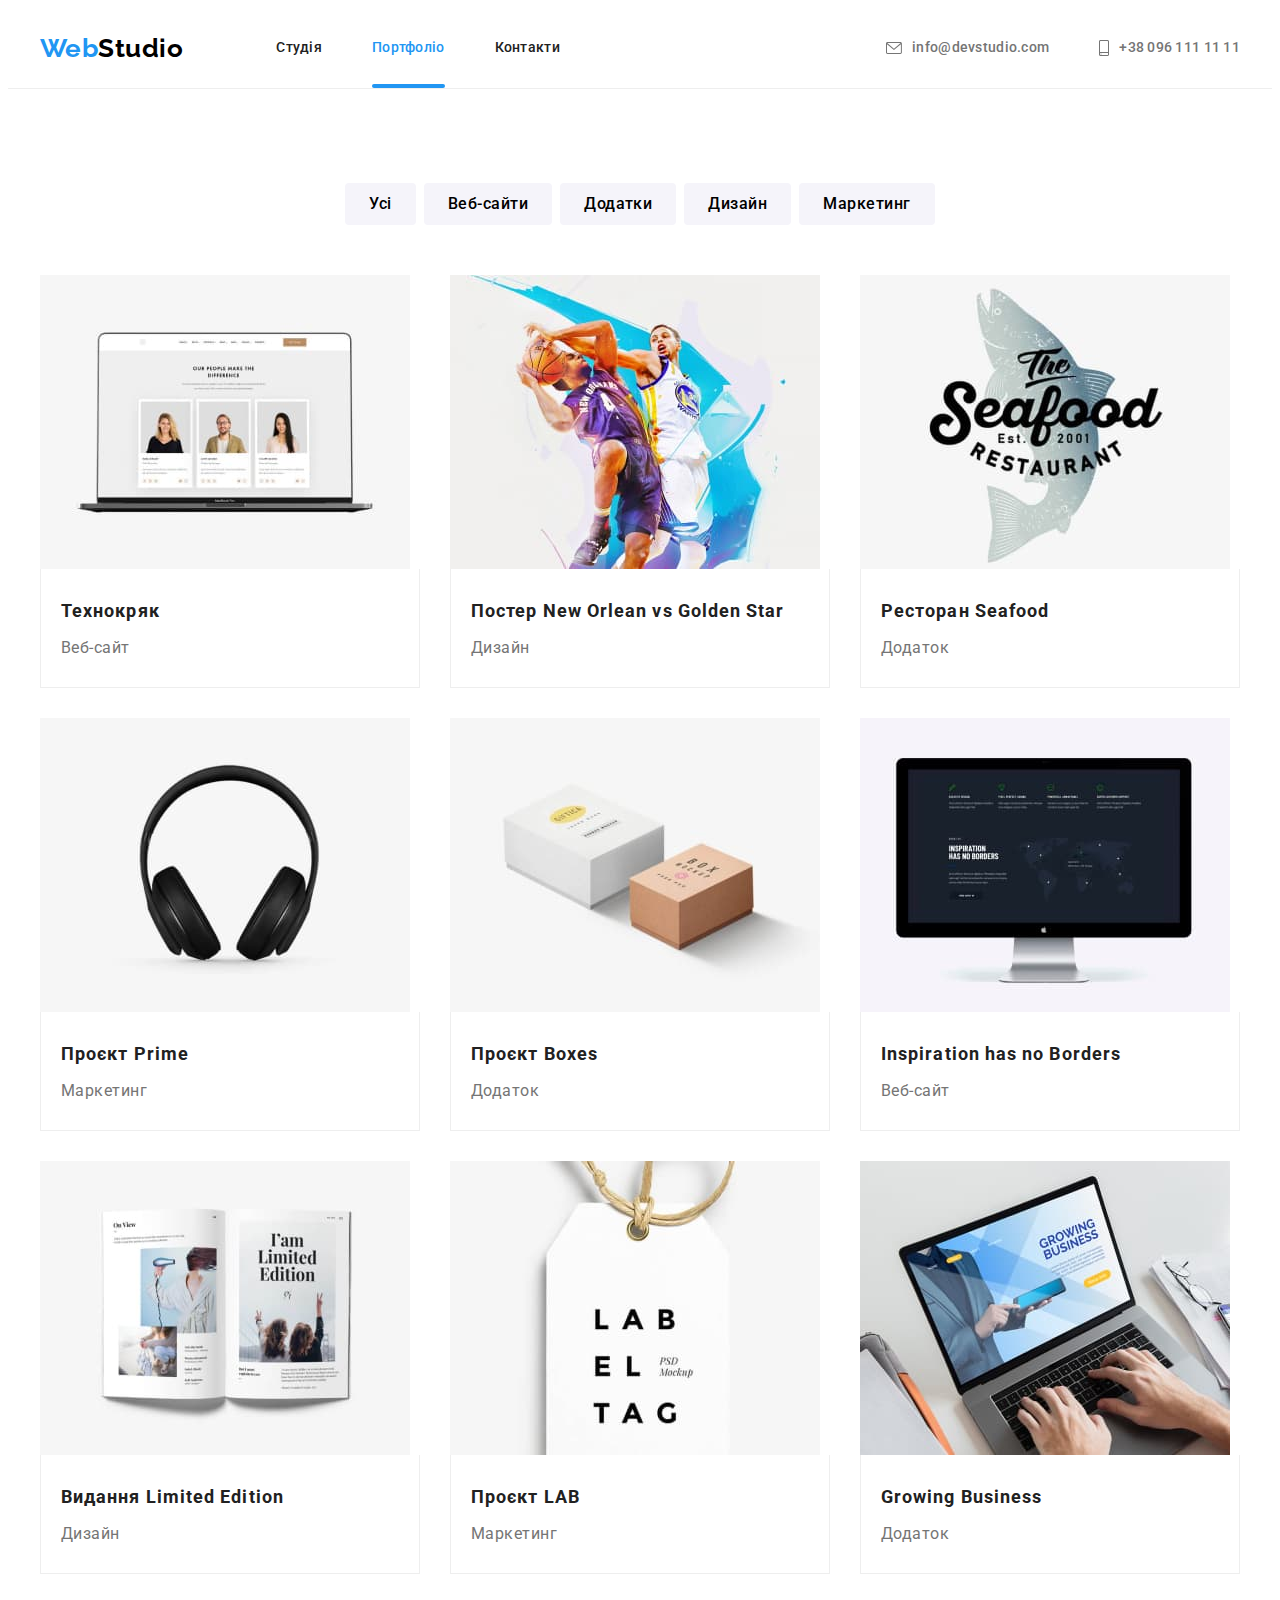
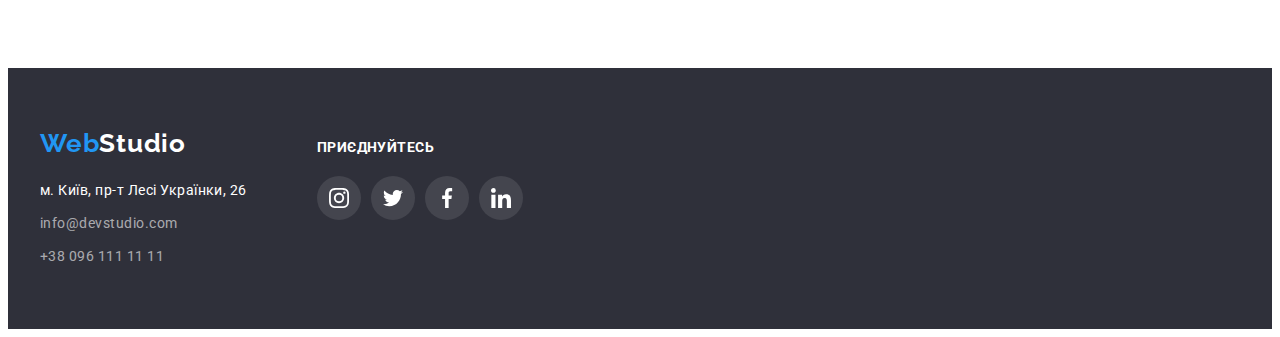
==== portfolio.html @ f9c78fbc "HW-6" ====
<!DOCTYPE html>
<html lang="uk">
  <head>
    <meta charset="UTF-8" />
    <meta http-equiv="X-UA-Compatible" content="IE=edge" />
    <meta name="viewport" content="width=device-width, initial-scale=1.0" />
    <title>Портфоліо</title>
    <link rel="preconnect" href="https://fonts.gstatic.com" crossorigin />
    <link
      href="https://fonts.googleapis.com/css2?family=Raleway:wght@400;700&family=Roboto:wght@400;500;700;900&display=swap"
      rel="stylesheet"
    />
    <link
      rel="stylesheet"
      href="https://cdnjs.cloudflare.com/ajax/libs/modern-normalize/1.1.0/modern-normalize.min.css"
      integrity="sha512-wpPYUAdjBVSE4KJnH1VR1HeZfpl1ub8YT/NKx4PuQ5NmX2tKuGu6U/JRp5y+Y8XG2tV+wKQpNHVUX03MfMFn9Q=="
      crossorigin="anonymous"
      referrerpolicy="no-referrer"
    />
    <link rel="stylesheet" href="./css/styles.css" />
  </head>
  <body>
    <header class="header portfolio-header">
      <div class="container main-nav">
        <nav class="site-nav">
          <a href="./index.html" class="logo-header"
            ><span class="logo-web">Web</span>Studio</a
          >
          <ul class="nav-list list">
            <li class="nav-item">
              <a href="./index.html" class="link">Студія</a>
            </li>
            <li class="nav-item">
              <a href="./portfolio.html" class="link current-page current">Портфоліо</a>
            </li>
            <li class="nav-item"><a href="#" class="link">Контакти</a></li>
          </ul>
        </nav>

        <ul class="contact-nav list">
          <li class="con-nav-item icon-mail">
            <a href="mailto:info@devstudio.com" class="contact-link link">
              <svg class="contact-icon-mail" width="16" height="12">
                <use href="./images/icons.svg#icon-envelope"></use>
              </svg>
              info@devstudio.com</a
            >
          </li>
          <li class="con-nav-item icon-phone">
            <a href="tel:+380961111111" class="contact-link link">
              <svg class="contact-icon-phone" width="10" height="16">
                <use href="./images/icons.svg#icon-smartphone"></use>
              </svg>
              +38 096 111 11 11</a
            >
          </li>
        </ul>
      </div>
    </header>

    <main>
      <section class="portfolio">
        <div class="container">
          <h1 class="portfolio-h1">portfolio</h1>
          <ul class="portfolio-list-btn list">
            <li class="portfolio-item-btn">
              <button type="button" class="portfolio-btn">Усі</button>
            </li>
            <li class="portfolio-item-btn">
              <button type="button" class="portfolio-btn">Веб-сайти</button>
            </li>
            <li class="portfolio-item-btn">
              <button type="button" class="portfolio-btn">Додатки</button>
            </li>
            <li class="portfolio-item-btn">
              <button type="button" class="portfolio-btn">Дизайн</button>
            </li>
            <li class="portfolio-item-btn">
              <button type="button" class="portfolio-btn">Маркетинг</button>
            </li>
          </ul>
          <ul class="portfolio-list list">
            <li class="portfolio-item">
              <a href="#" class="portfolio-link">
                <div class="portfolio-text-wrap">
                  <img
                  src="./images/portfolio_jpeg_1.jpg"
                  alt="Фото ноутбука з відкритим сайтом"
                  width="370"
                  height="294"
                />
                <p class="portfolio-text-item">
                Ресурс пропонує комплексні пропозиції з різним рівнем функціоналу та сервісів. Все
                це дозволить відвідувачу отримати вичерпні відомості про компанію чи приватну особу.
                </p>
                </div>
                <div class="img-description">
                  <h2 class="portfolio-title">Технокряк</h2>
                  <p class="portfolio-text">Веб-сайт</p>
                </div>
                
              </a>
            </li>
            <li class="portfolio-item">
              <a href="#" class="portfolio-link">
                <div class="portfolio-text-wrap">
                  <img
                  src="./images/portfolio_jpeg_2.jpg"
                  alt="Фото граючих баскетболистів"
                  width="370"
                  height="294"
                />
                <p class="portfolio-text-item">
                Ресурс пропонує комплексні пропозиції з різним рівнем функціоналу та сервісів. Все
                це дозволить відвідувачу отримати вичерпні відомості про компанію чи приватну особу.
                </p>
                </div>
                
                <div class="img-description">
                  <h2 class="portfolio-title">
                    Постер <span lang="en">New Orlean vs Golden Star</span>
                  </h2>
                  <p class="portfolio-text">Дизайн</p>
                </div>
                
              </a>
            </li>
            <li class="portfolio-item">
              <a href="#" class="portfolio-link">
                <div class="portfolio-text-wrap">
                  <img
                  src="./images/portfolio_jpeg_3.jpg"
                  alt="Фото бренда Seafood"
                  width="370"
                  height="294"
                />
                <p class="portfolio-text-item">
                Ресурс пропонує комплексні пропозиції з різним рівнем функціоналу та сервісів. Все
                це дозволить відвідувачу отримати вичерпні відомості про компанію чи приватну особу.
              </p>
                </div>
                
                <div class="img-description">
                  <h2 class="portfolio-title">
                    Ресторан <span lang="en">Seafood</span>
                  </h2>
                  <p class="portfolio-text">Додаток</p>
                </div>
                
              </a>
            </li>
            <li class="portfolio-item">
              <a href="#" class="portfolio-link">
                <div class="portfolio-text-wrap">
                  <img
                  src="./images/portfolio_jpeg_4.jpg"
                  alt="Фото навушників"
                  width="370"
                  height="294"
                />
                <p class="portfolio-text-item">
                Ресурс пропонує комплексні пропозиції з різним рівнем функціоналу та сервісів. Все
                це дозволить відвідувачу отримати вичерпні відомості про компанію чи приватну особу.
              </p>
                </div>
                
                <div class="img-description">
                  <h2 class="portfolio-title">
                    Проєкт <span lang="en">Prime</span>
                  </h2>
                  <p class="portfolio-text">Маркетинг</p>
                </div>
                
              </a>
            </li>
            <li class="portfolio-item">
              <a href="#" class="portfolio-link">
                <div class="portfolio-text-wrap">
                  <img
                  src="./images/portfolio_jpeg_5.jpg"
                  alt="Фото коробок"
                  width="370"
                  height="294"
                />
                <p class="portfolio-text-item">
                Ресурс пропонує комплексні пропозиції з різним рівнем функціоналу та сервісів. Все
                це дозволить відвідувачу отримати вичерпні відомості про компанію чи приватну особу.
              </p>
                </div>
                
                <div class="img-description">
                  <h2 class="portfolio-title">
                    Проєкт <span lang="en">Boxes</span>
                  </h2>
                  <p class="portfolio-text">Додаток</p>
                </div>
                
              </a>
            </li>
            <li class="portfolio-item">
              <a href="#" class="portfolio-link">
                <div class="portfolio-text-wrap">
                  <img
                  src="./images/portfolio_jpeg_6.jpg"
                  alt="Фото монитора Apple"
                  width="370"
                  height="294"
                />
                <p class="portfolio-text-item">
                Ресурс пропонує комплексні пропозиції з різним рівнем функціоналу та сервісів. Все
                це дозволить відвідувачу отримати вичерпні відомості про компанію чи приватну особу.
              </p>
                </div>
                
                <div class="img-description">
                  <h2 lang="en" class="portfolio-title">
                    Inspiration has no Borders
                  </h2>
                  <p class="portfolio-text">Веб-сайт</p>
                </div>
                
              </a>
            </li>
            <li class="portfolio-item">
              <a href="#" class="portfolio-link">
                <div class="portfolio-text-wrap">
                  <img
                  src="./images/portfolio_jpeg_7.jpg"
                  alt="Фото відкритої книги"
                  width="370"
                  height="294"
                />
                <p class="portfolio-text-item">
                Ресурс пропонує комплексні пропозиції з різним рівнем функціоналу та сервісів. Все
                це дозволить відвідувачу отримати вичерпні відомості про компанію чи приватну особу.
              </p>
                </div>
                
                <div class="img-description">
                  <h2 class="portfolio-title">
                    Видання <span lang="en">Limited Edition</span>
                  </h2>
                  <p class="portfolio-text">Дизайн</p>
                </div>
                
              </a>
            </li>
            <li class="portfolio-item">
              <a href="#" class="portfolio-link">
                <div class="portfolio-text-wrap">
                  <img
                  src="./images/portfolio_jpeg_8.jpg"
                  alt="Фото бирки"
                  width="370"
                  height="294"
                />
                <p class="portfolio-text-item">
                Ресурс пропонує комплексні пропозиції з різним рівнем функціоналу та сервісів. Все
                це дозволить відвідувачу отримати вичерпні відомості про компанію чи приватну особу.
              </p>
                </div>
                
                <div class="img-description">
                  <h2 class="portfolio-title">
                    Проєкт <span lang="en">LAB</span>
                  </h2>
                  <p class="portfolio-text">Маркетинг</p>
                </div>
                
              </a>
            </li>
            <li class="portfolio-item">
              <a href="#" class="portfolio-link">
                <div class="portfolio-text-wrap">
                  <img
                  src="./images/portfolio_jpeg_9.jpg"
                  alt="Фото ноутбука"
                  width="370"
                  height="294"
                />
                <p class="portfolio-text-item">
                Ресурс пропонує комплексні пропозиції з різним рівнем функціоналу та сервісів. Все
                це дозволить відвідувачу отримати вичерпні відомості про компанію чи приватну особу.
              </p>
                </div>
                
                <div class="img-description">
                  <h2 lang="en" class="portfolio-title">Growing Business</h2>
                  <p class="portfolio-text">Додаток</p>
                </div>
                
              </a>
            </li>
          </ul>
        </div>
      </section>
    </main>
    <footer class="footer">
      <div class="container footer-container">
        <div>
          <a href="/" class="logo-footer">
            <span class="logo-web">Web</span>Studio
          </a>
          <address class="address">
            <ul class="address-list list">
              <li class="address-item">
                <a
                  href="https://goo.gl/maps/CPtrU1FHBa2aNyZL9"
                  target="_blank"
                  rel="noopener noreferrer nofollow"
                  class="item-address effect"
                  >м. Київ, пр-т Лесі Українки, 26</a
                >
              </li>
              <li class="address-item">
                <a href="mailto:info@devstudio.com" class="item-mail effect"
                  >info@devstudio.com</a
                >
              </li>
              <li class="address-item">
                <a href="tel:+380961111111" class="item-phone effect"
                  >+38 096 111 11 11</a
                >
              </li>
            </ul>
          </address>
        </div>

        <div class="invitation">
          <h2 class="invitation-title">приєднуйтесь</h2>
          <ul class="invitation-soc-list list">
            <li class="invitation-soc-item">
              <a href="" class="invitation-soc-link link">
                <svg class="invitation-soc-icon" width="20" height="20">
                  <use href="./images/icons.svg#icon-instagram"></use>
                </svg>
              </a>
            </li>
            <li class="invitation-soc-item">
              <a href="" class="invitation-soc-link link">
                <svg class="invitation-soc-icon" width="20" height="20">
                  <use href="./images/icons.svg#icon-twitter"></use>
                </svg>
              </a>
            </li>
            <li class="invitation-soc-item">
              <a href="" class="invitation-soc-link link">
                <svg class="invitation-soc-icon" width="20" height="20">
                  <use href="./images/icons.svg#icon-facebook"></use>
                </svg>
              </a>
            </li>
            <li class="invitation-soc-item">
              <a href="" class="invitation-soc-link link">
                <svg class="invitation-soc-icon" width="20" height="20">
                  <use href="./images/icons.svg#icon-linkedin"></use>
                </svg>
              </a>
            </li>
          </ul>
        </div>
      </div>
    </footer>
  </body>
</html>
---- css/styles.css ----
/* цвет <p> #757575 */
/* цвет <h2-h6> #212121 */
/* цвет logo #2196F3 и #000000 */
/* цвет <h1> #FFFFFF */
/* footer: адресс #FFFFFF, телефон и почта rgba(255, 255, 255, 0.6) */

:root {
  --title-text-color: #212121;
  --ptimary-text-color: #757575;
  --accent-color: #2196f3;
  --a-color-black: #000000;
  --a-color-white: #ffffff;
  --team-bg-color: #f5f4fa;
  --button-hov-foc-color: #188ce8;
  --button-color-white: #ffffff;
  --btn-bgc-portfolio: #f5f4fa;
  --footer-hero-background-color: #2f303a;
  --hero-bg-color: #c4c4c4;
  --footer-color-contact: rgba(255, 255, 255, 0.6);
  --border-color-portfolio: #eeeeee;
  --background-svg-color: #f5f4fa;
  --customers-color: #afb1b8;
  --invitation-bg-color: rgba(255, 255, 255, 0.1);
  --invitation-icon-color: #ffffff;
}

body {
  font-family: 'Roboto', sans-serif;
  letter-spacing: 0.03em;
  background-color: var(--a-color-white);
  color: var(--ptimary-text-color);
}

p,
h1,
h2,
h3,
h4,
h5,
h6 {
  margin: 0;
}
ul,
ol {
  margin: 0;
  padding-left: 0;
}
button {
  cursor: pointer;
}
address {
  font-style: normal;
}
img {
  display: block;
  max-width: 100%;
}

.list {
  list-style: none;
  text-decoration: dashed;
}

.portfolio-h1,
.description-h2 {
  position: absolute;
  width: 1px;
  height: 1px;
  margin: -1px;
  border: 0;
  padding: 0;

  white-space: nowrap;
  clip-path: inset(100%);
  clip: rect(0 0 0 0);
  overflow: hidden;
}

.container {
  width: 1200px;
  margin: 0 auto;
  padding-left: 15px;
  padding-right: 15px;
  /* outline: 1px solid tomato; */
}

.section-width {
  min-width: 1200px;
}

/* decor header */

.main-nav {
  display: flex;
  align-items: center;
}

.site-nav {
  display: flex;
  align-items: center;
}

.logo-header {
  font-family: 'Raleway', sans-serif;
  font-weight: 700;
  font-size: 26px;
  line-height: 1.19;

  text-decoration: none;
  color: var(--a-color-black);
}

.logo-web {
  color: var(--accent-color);
}

.nav-list {
  position: relative;
  display: flex;
  margin-left: 93px;
}

.nav-list .nav-item + .nav-item {
  margin-left: 50px;
}

.nav-item .link {
  display: block;
  padding-top: 32px;
  padding-bottom: 32px;
  font-weight: 500;
  font-size: 14px;
  line-height: 1.14;
  letter-spacing: 0.02em;

  text-decoration: none;
  color: var(--title-text-color);

  /* padding: 10px; */
}

.contact-nav {
  display: flex;
  margin-left: auto;
}

.contact-nav .con-nav-item + .con-nav-item {
  margin-left: 50px;
}

.contact-link {
  display: flex;
  align-items: center;
  padding-top: 32px;
  padding-bottom: 32px;
  font-weight: 500;
  font-size: 14px;
  line-height: 1.14;
  letter-spacing: 0.02em;

  text-decoration: none;
  color: inherit;
  transition: color 250ms cubic-bezier(0.4, 0, 0.2, 1);
}

.contact-icon-mail {
  fill: currentColor;
  margin-right: 10px;
}
.contact-icon-phone {
  fill: currentColor;
  margin-right: 10px;
}
.nav-list .link.current {
  color: var(--accent-color);
}

.current-page {
  position: relative;
  display: block;
}
.link.current::after {
  position: absolute;
  left: 0;
  bottom: 0;
  content: '';
  width: 100%;
  height: 4px;

  background-color: var(--accent-color);
  border-radius: 2px;
}

.nav-list .link:hover,
.nav-list .link:focus,
.address-item .effect:hover,
.address-item .effect:focus {
  color: var(--accent-color);
}

.contact-nav .link:hover,
.contact-nav .link:focus {
  color: var(--accent-color);
  transform: translateY(0);
  transition: transform 250ms cubic-bezier(0.4, 0, 0.2, 1);
}

/* decor Hero */

.hero {
  margin: 0 auto;
  padding-top: 200px;
  padding-bottom: 200px;

  background-image: linear-gradient(
      to right,
      rgba(47, 48, 58, 0.4),
      rgba(47, 48, 58, 0.4)
    ),
    url('../images/Img1.jpg');
  max-width: 1600px;
  background-position: center;
  background-repeat: no-repeat;
  background-size: cover;
  background-color: var(--hero-bg-color);
  text-align: center;
}

.hero-container {
  max-width: 696px;
}
.hero-title {
  font-weight: 900;
  font-size: 44px;
  line-height: 1.36;

  letter-spacing: 0.06em;
  text-transform: uppercase;

  color: var(--a-color-white);
}

.hero-button {
  border-radius: 4px;
  border-color: transparent;
  padding: 10px 32px;
  margin-top: 30px;

  font-family: inherit;
  font-weight: 700;
  font-size: 16px;
  line-height: 1.88;

  text-align: center;
  letter-spacing: 0.06em;

  background-color: var(--accent-color);
  box-shadow: 0px 4px 4px rgba(0, 0, 0, 0.15);
  color: var(--button-color-white);
  cursor: pointer;
  transition: background-color 250ms cubic-bezier(0.4, 0, 0.2, 1);
}

.hero-button:hover,
.hero-button:focus {
  background-color: var(--button-hov-foc-color);
}

/* decor Description */

.description {
  padding-top: 94px;
}
.description-list {
  gap: 30px;
  display: flex;
  flex-wrap: nowrap;
}

.description-item {
  flex-basis: calc((100% - 3 * 30px) / 4);
}

.description-icon-size {
  margin-bottom: 30px;
  width: 270px;
  height: 120px;
  border-radius: 4px;
  background-size: 70px;
  background-repeat: no-repeat;
  background-position: center;
  background-color: var(--background-svg-color);
  display: flex;
  align-items: center;
  justify-content: center;
}

/* .description-icon-size:hover,
.description-icon-size:focus {
  border: 1px solid #000000;
  box-shadow: 0px 4px 4px rgba(0, 0, 0, 0.25);
  border-radius: 4px;
} */

/* .description-item::before {
  display: block;
  content: '';
  height: 120px;
  outline: 1px solid red;
  border-radius: 4px;
  background-size: 70px;
  background-repeat: no-repeat;
  background-position: center;
  background-color: var(--background-svg-color);
}



.antenna::before {
  background-image: url('../images/antenna.svg');
}

.clock::before {
  background-image: url('../images/clock.svg');
}

.diagram::before {
  background-image: url('../images/diagram.svg');
}

.astronaut::before {
  background-image: url('../images/astronaut.svg');
} */

.description-title {
  margin-bottom: 10px;
  font-weight: 700;
  font-size: 14px;
  line-height: 1.14;

  text-transform: uppercase;
  color: var(--title-text-color);
}

.description-text {
  font-size: 14px;
  line-height: 1.71;

  color: var(--ptimary-text-color);
}

/* decor Direction */

.direction {
  padding: 94px 0;
}
.direction-list {
  display: flex;
  gap: 30px;
}

.direction-item,
.portfolio-item {
  flex-basis: calc((100% - 2 * 30px) / 3);
}

.direction-title,
.team-title,
.customers-title {
  margin-bottom: 50px;
  font-weight: 700;
  font-size: 36px;
  line-height: 1.16;
  text-align: center;
  color: var(--title-text-color);
}

.direction-text-wrap {
  position: relative;
  /* overflow: hidden; */
}

.direction-text-item {
  position: absolute;
  bottom: 0;
  font-weight: 700;
  font-size: 14px;
  line-height: 1.14;
  text-align: center;
  letter-spacing: 0.03em;
  text-transform: uppercase;
  padding-top: 27px;
  padding-bottom: 27px;
  color: #ffffff;
  background: rgba(47, 48, 58, 0.8);
  height: 70px;
  width: 100%;
}

/* decor Team */

.team {
  background: var(--team-bg-color);
  padding: 94px 0;
}

.team-list {
  display: flex;
  gap: 30px;
}

.team-item {
  background: var(--a-color-white);

  box-shadow: 0px 1px 3px rgba(0, 0, 0, 0.12), 0px 1px 1px rgba(0, 0, 0, 0.14),
    0px 2px 1px rgba(0, 0, 0, 0.2);
  border-radius: 0px 0px 4px 4px;
}

.team-description {
  padding: 30px 0;
}

.team-member-name {
  font-weight: 500;
  font-size: 16px;
  line-height: 1.18;
  text-align: center;
  color: var(--title-text-color);
}

.team-function {
  margin-top: 10px;
  font-size: 16px;
  line-height: 1.18;
  text-align: center;
  color: var(--ptimary-text-color);
  margin-bottom: 16px;
}

.team-soc-list {
  display: flex;
  justify-content: center;
  gap: 10px;
}

.team-soc-item {
  width: 44px;
  height: 44px;
}
.team-soc-link {
  width: 100%;
  height: 100%;
  border-radius: 50%;
  display: flex;
  align-items: center;
  justify-content: center;
  transition: background-color 250ms cubic-bezier(0.4, 0, 0.2, 1);
}

.team-soc-icon {
  fill: var(--customers-color);
  transition: fill 250ms cubic-bezier(0.4, 0, 0.2, 1);
}

.team-soc-link:hover,
.team-soc-link:focus {
  background-color: var(--accent-color);
}

.team-soc-link:hover .team-soc-icon,
.team-soc-link:focus .team-soc-icon {
  fill: var(--a-color-white);
}

.customers {
  padding: 94px 0;
}
.customers-list {
  display: flex;
  gap: 30px;
}
.customers-item {
  width: calc((100% - 170px) / 6);
  height: 92px;
}

.customers-link {
  width: 100%;
  height: 100%;
  border: 1px solid var(--customers-color);
  border-radius: 5px;
  display: flex;
  align-items: center;
  justify-content: center;
  transition: border-color 250ms cubic-bezier(0.4, 0, 0.2, 1);
}

.customers-icon {
  fill: var(--customers-color);
  transition: fill 250ms cubic-bezier(0.4, 0, 0.2, 1);
}

.customers-link:hover,
.customers-link:focus {
  border-color: var(--accent-color);
}

.customers-link:hover .customers-icon,
.customers-link:focus .customers-icon {
  fill: var(--accent-color);
}

/* decor Footer */

.footer .container {
  padding: 60px 0;
}

.footer {
  background: var(--footer-hero-background-color);
}

.footer-container {
  display: flex;
}

.address-item:nth-child(2) {
  margin: 9px 0;
}
.item-address {
  font-size: 14px;
  font-style: normal;
  line-height: 1.71;

  text-decoration: none;
  color: var(--a-color-white);
  transition: color 250ms cubic-bezier(0.4, 0, 0.2, 1);
}
.item-mail,
.item-phone {
  font-size: 14px;
  font-style: normal;
  line-height: 1.71;

  text-decoration: none;
  color: var(--footer-color-contact);
  transition: color 250ms cubic-bezier(0.4, 0, 0.2, 1);
}

.logo-footer {
  display: block;
  margin-bottom: 20px;
  font-family: 'Raleway', sans-serif;
  text-decoration: none;
  color: var(--a-color-white);
  font-weight: 700;
  font-size: 26px;
  line-height: 1.19;
  letter-spacing: 0.03em;
}

.invitation-title {
  margin-bottom: 20px;
  font-weight: 700;
  font-size: 14px;
  line-height: 1.14;
  letter-spacing: 0.03em;
  text-transform: uppercase;

  color: #ffffff;
}

.invitation {
  margin-left: 70px;
  margin-top: 12px;
}

.invitation-soc-list {
  display: flex;
  justify-content: center;
  gap: 10px;
}

.invitation-soc-item {
  width: 44px;
  height: 44px;
}
.invitation-soc-link {
  display: block;
  width: 100%;
  height: 100%;
  border-radius: 50%;
  background: var(--invitation-bg-color);
  display: flex;
  align-items: center;
  justify-content: center;
  transition: background-color 250ms cubic-bezier(0.4, 0, 0.2, 1);
}

.invitation-soc-icon {
  fill: var(--invitation-icon-color);
  transition: fill 250ms cubic-bezier(0.4, 0, 0.2, 1);
}

.invitation-soc-link:hover,
.invitation-soc-link:focus {
  background-color: var(--accent-color);
}

/* decor Portfolio */

.portfolio-header {
  border-bottom: 1px solid var(--border-color-portfolio);
}
.portfolio {
  padding: 94px 0;
}

.portfolio-list-btn {
  gap: 8px;
  display: flex;
  justify-content: center;

  margin-bottom: 50px;
}
/* .portfolio-item-btn {
  padding: 6px 22px;
  flex-basis: calc((100% - 4 * 8px) / 5);
} */
.portfolio-btn {
  padding: 6px 22px;
  flex-basis: calc((100% - 4 * 8px) / 5);

  font-family: inherit;
  font-weight: 500;
  font-size: 16px;
  line-height: 1.62;
  letter-spacing: 0.03em;

  text-align: center;
  background-color: var(--btn-bgc-portfolio);
  border-color: transparent;
  border-radius: 4px;
  cursor: pointer;
  transition: background-color 250ms cubic-bezier(0.4, 0, 0.2, 1),
    box-shadow 250ms cubic-bezier(0.4, 0, 0.2, 1),
    color 250ms cubic-bezier(0.4, 0, 0.2, 1);
}

.portfolio-btn:hover,
.portfolio-btn:focus {
  color: var(--a-color-white);
  background: var(--accent-color);

  /* shadow-middle */
  box-shadow: 0px 3px 1px rgba(0, 0, 0, 0.1), 0px 1px 2px rgba(0, 0, 0, 0.08),
    0px 2px 2px rgba(0, 0, 0, 0.12);
}

.portfolio-list {
  gap: 30px;
  display: flex;
  flex-wrap: wrap;
}

.portfolio-link {
  text-decoration: none;
  display: block;
  transition: box-shadow 250ms cubic-bezier(0.4, 0, 0.2, 1);
}

.portfolio-link:hover,
.portfolio-link:focus {
  box-shadow: 0px 1px 1px rgba(0, 0, 0, 0.12), 0px 4px 4px rgba(0, 0, 0, 0.06),
    1px 4px 6px rgba(0, 0, 0, 0.16);
}

.portfolio-title {
  margin-bottom: 4px;
  font-weight: 700;
  font-size: 18px;
  line-height: 2;

  letter-spacing: 0.06em;

  color: var(--title-text-color);
}

.portfolio-text {
  font-size: 16px;
  line-height: 1.88;

  color: var(--ptimary-text-color);
}

.portfolio-text-wrap {
  position: relative;
  overflow: hidden;
}

.portfolio-text-item {
  position: absolute;
  top: 0;
  padding: 63px 24px;
  font-size: 18px;
  line-height: 1.56;
  letter-spacing: 0.03em;

  color: #ffffff;
  background: rgba(33, 150, 243, 0.9);
  height: 100%;
  transform: translateY(100%);
  transition: transform 250ms cubic-bezier(0.4, 0, 0.2, 1);
}

.portfolio-link:hover .portfolio-text-item,
.portfolio-link:focus .portfolio-text-item {
  transform: translateY(0);
}

.img-description {
  padding: 24px 20px;
  border-left: 1px solid var(--border-color-portfolio);
  border-bottom: 1px solid var(--border-color-portfolio);
  border-right: 1px solid var(--border-color-portfolio);
}

/* decor Modal-Window */

.backdrop {
  width: 100%;
  height: 100%;
  background: rgba(0, 0, 0, 0.2);
  position: fixed;
  top: 0%;
  transition: opacity 250ms cubic-bezier(0.4, 0, 0.2, 1),
    visibility 250ms cubic-bezier(0.4, 0, 0.2, 1);
}

.modal {
  position: absolute;
  top: 50%;
  left: 50%;
  transform: translate(-50%, -50%) scale(1);
  transition: transform 250ms cubic-bezier(0.4, 0, 0.2, 1);
  width: 528px;
  min-height: 581px;

  background: #ffffff;
  /* box-shadow: 0px 1px 3px rgba(0, 0, 0, 0.12), 0px 1px 1px rgba(0, 0, 0, 0.14), 0px 2px 1px rgba(0, 0, 0, 0.2); */
  border-radius: 4px;
}

.backdrop.is-hidden .modal {
  transform: translate(-50%, -50%) scale(0);
}

.model-close {
  width: 30px;
  height: 30px;
  background-color: transparent;
  border: 1px solid rgba(0, 0, 0, 0.1);
  border-radius: 50%;
  position: absolute;
  right: 8px;
  top: 8px;
  display: flex;
  align-items: center;
  justify-content: center;
}

.backdrop.is-hidden {
  opacity: 0;
  visibility: hidden;
  pointer-events: none;
}
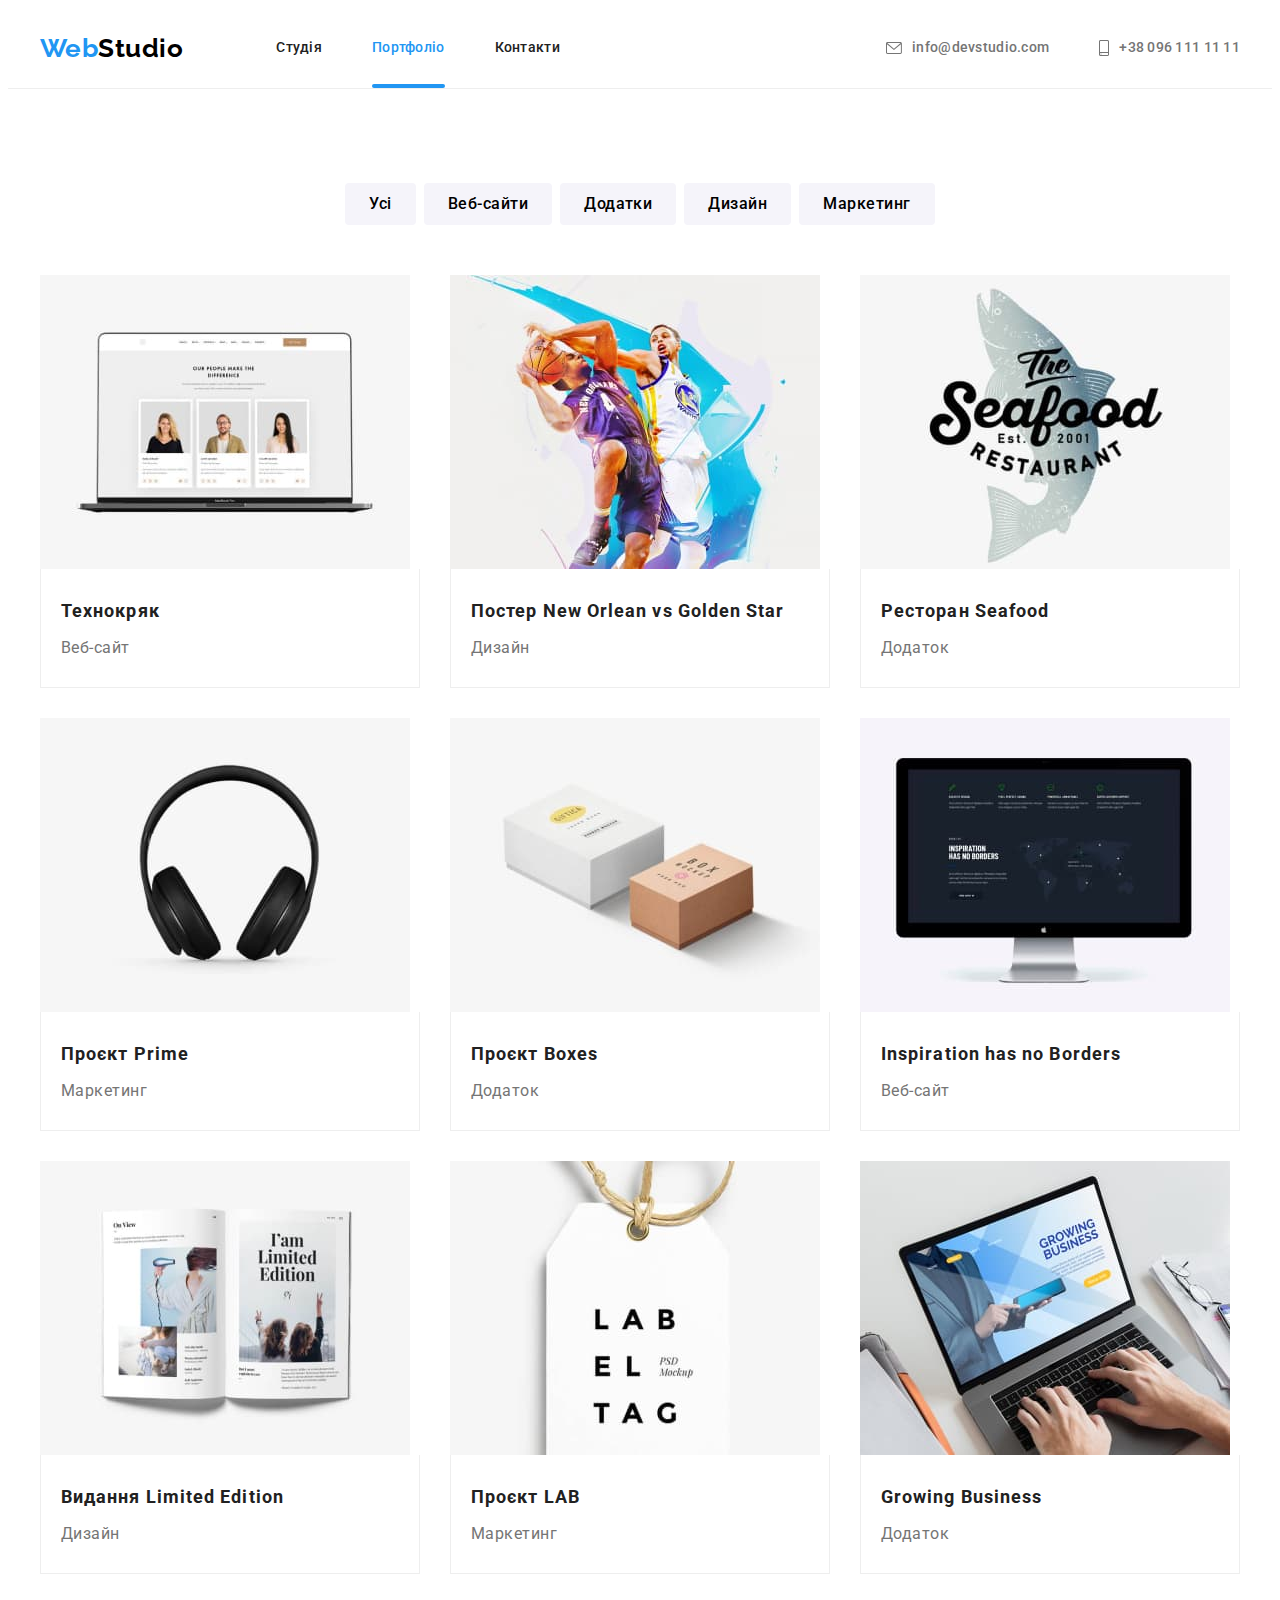
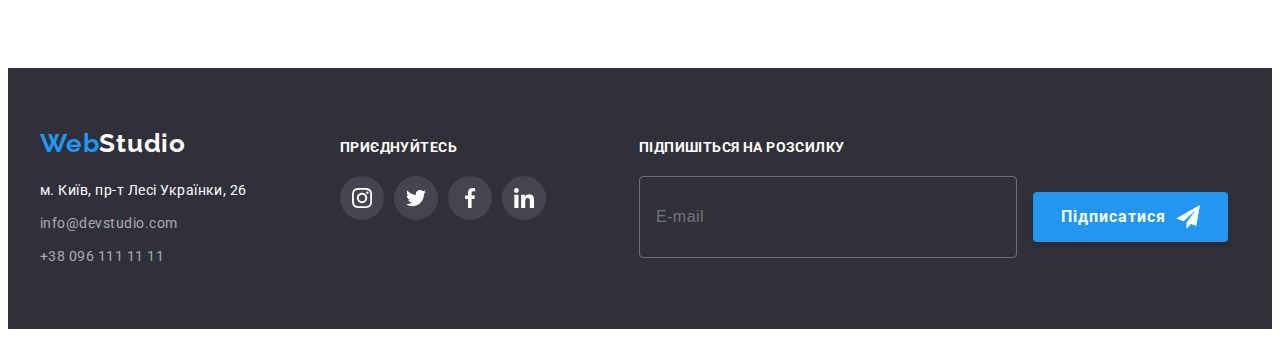
==== commit 95647c23: "HW-6" ====
--- a/portfolio.html
+++ b/portfolio.html
@@ -31,7 +31,9 @@
               <a href="./index.html" class="link">Студія</a>
             </li>
             <li class="nav-item">
-              <a href="./portfolio.html" class="link current-page current">Портфоліо</a>
+              <a href="./portfolio.html" class="link current-page current"
+                >Портфоліо</a
+              >
             </li>
             <li class="nav-item"><a href="#" class="link">Контакти</a></li>
           </ul>
@@ -61,7 +63,7 @@
     <main>
       <section class="portfolio">
         <div class="container">
-          <h1 class="portfolio-h1">portfolio</h1>
+          <h1 class="visually-hidden">portfolio</h1>
           <ul class="portfolio-list-btn list">
             <li class="portfolio-item-btn">
               <button type="button" class="portfolio-btn">Усі</button>
@@ -84,211 +86,211 @@
               <a href="#" class="portfolio-link">
                 <div class="portfolio-text-wrap">
                   <img
-                  src="./images/portfolio_jpeg_1.jpg"
-                  alt="Фото ноутбука з відкритим сайтом"
-                  width="370"
-                  height="294"
-                />
-                <p class="portfolio-text-item">
-                Ресурс пропонує комплексні пропозиції з різним рівнем функціоналу та сервісів. Все
-                це дозволить відвідувачу отримати вичерпні відомості про компанію чи приватну особу.
-                </p>
+                    src="./images/portfolio_jpeg_1.jpg"
+                    alt="Фото ноутбука з відкритим сайтом"
+                    width="370"
+                    height="294"
+                  />
+                  <p class="portfolio-text-item">
+                    Ресурс пропонує комплексні пропозиції з різним рівнем
+                    функціоналу та сервісів. Все це дозволить відвідувачу
+                    отримати вичерпні відомості про компанію чи приватну особу.
+                  </p>
                 </div>
                 <div class="img-description">
                   <h2 class="portfolio-title">Технокряк</h2>
                   <p class="portfolio-text">Веб-сайт</p>
                 </div>
-                
-              </a>
-            </li>
-            <li class="portfolio-item">
-              <a href="#" class="portfolio-link">
-                <div class="portfolio-text-wrap">
-                  <img
-                  src="./images/portfolio_jpeg_2.jpg"
-                  alt="Фото граючих баскетболистів"
-                  width="370"
-                  height="294"
-                />
-                <p class="portfolio-text-item">
-                Ресурс пропонує комплексні пропозиції з різним рівнем функціоналу та сервісів. Все
-                це дозволить відвідувачу отримати вичерпні відомості про компанію чи приватну особу.
-                </p>
-                </div>
-                
+              </a>
+            </li>
+            <li class="portfolio-item">
+              <a href="#" class="portfolio-link">
+                <div class="portfolio-text-wrap">
+                  <img
+                    src="./images/portfolio_jpeg_2.jpg"
+                    alt="Фото граючих баскетболистів"
+                    width="370"
+                    height="294"
+                  />
+                  <p class="portfolio-text-item">
+                    Ресурс пропонує комплексні пропозиції з різним рівнем
+                    функціоналу та сервісів. Все це дозволить відвідувачу
+                    отримати вичерпні відомості про компанію чи приватну особу.
+                  </p>
+                </div>
+
                 <div class="img-description">
                   <h2 class="portfolio-title">
                     Постер <span lang="en">New Orlean vs Golden Star</span>
                   </h2>
                   <p class="portfolio-text">Дизайн</p>
                 </div>
-                
-              </a>
-            </li>
-            <li class="portfolio-item">
-              <a href="#" class="portfolio-link">
-                <div class="portfolio-text-wrap">
-                  <img
-                  src="./images/portfolio_jpeg_3.jpg"
-                  alt="Фото бренда Seafood"
-                  width="370"
-                  height="294"
-                />
-                <p class="portfolio-text-item">
-                Ресурс пропонує комплексні пропозиції з різним рівнем функціоналу та сервісів. Все
-                це дозволить відвідувачу отримати вичерпні відомості про компанію чи приватну особу.
-              </p>
-                </div>
-                
+              </a>
+            </li>
+            <li class="portfolio-item">
+              <a href="#" class="portfolio-link">
+                <div class="portfolio-text-wrap">
+                  <img
+                    src="./images/portfolio_jpeg_3.jpg"
+                    alt="Фото бренда Seafood"
+                    width="370"
+                    height="294"
+                  />
+                  <p class="portfolio-text-item">
+                    Ресурс пропонує комплексні пропозиції з різним рівнем
+                    функціоналу та сервісів. Все це дозволить відвідувачу
+                    отримати вичерпні відомості про компанію чи приватну особу.
+                  </p>
+                </div>
+
                 <div class="img-description">
                   <h2 class="portfolio-title">
                     Ресторан <span lang="en">Seafood</span>
                   </h2>
                   <p class="portfolio-text">Додаток</p>
                 </div>
-                
-              </a>
-            </li>
-            <li class="portfolio-item">
-              <a href="#" class="portfolio-link">
-                <div class="portfolio-text-wrap">
-                  <img
-                  src="./images/portfolio_jpeg_4.jpg"
-                  alt="Фото навушників"
-                  width="370"
-                  height="294"
-                />
-                <p class="portfolio-text-item">
-                Ресурс пропонує комплексні пропозиції з різним рівнем функціоналу та сервісів. Все
-                це дозволить відвідувачу отримати вичерпні відомості про компанію чи приватну особу.
-              </p>
-                </div>
-                
+              </a>
+            </li>
+            <li class="portfolio-item">
+              <a href="#" class="portfolio-link">
+                <div class="portfolio-text-wrap">
+                  <img
+                    src="./images/portfolio_jpeg_4.jpg"
+                    alt="Фото навушників"
+                    width="370"
+                    height="294"
+                  />
+                  <p class="portfolio-text-item">
+                    Ресурс пропонує комплексні пропозиції з різним рівнем
+                    функціоналу та сервісів. Все це дозволить відвідувачу
+                    отримати вичерпні відомості про компанію чи приватну особу.
+                  </p>
+                </div>
+
                 <div class="img-description">
                   <h2 class="portfolio-title">
                     Проєкт <span lang="en">Prime</span>
                   </h2>
                   <p class="portfolio-text">Маркетинг</p>
                 </div>
-                
-              </a>
-            </li>
-            <li class="portfolio-item">
-              <a href="#" class="portfolio-link">
-                <div class="portfolio-text-wrap">
-                  <img
-                  src="./images/portfolio_jpeg_5.jpg"
-                  alt="Фото коробок"
-                  width="370"
-                  height="294"
-                />
-                <p class="portfolio-text-item">
-                Ресурс пропонує комплексні пропозиції з різним рівнем функціоналу та сервісів. Все
-                це дозволить відвідувачу отримати вичерпні відомості про компанію чи приватну особу.
-              </p>
-                </div>
-                
+              </a>
+            </li>
+            <li class="portfolio-item">
+              <a href="#" class="portfolio-link">
+                <div class="portfolio-text-wrap">
+                  <img
+                    src="./images/portfolio_jpeg_5.jpg"
+                    alt="Фото коробок"
+                    width="370"
+                    height="294"
+                  />
+                  <p class="portfolio-text-item">
+                    Ресурс пропонує комплексні пропозиції з різним рівнем
+                    функціоналу та сервісів. Все це дозволить відвідувачу
+                    отримати вичерпні відомості про компанію чи приватну особу.
+                  </p>
+                </div>
+
                 <div class="img-description">
                   <h2 class="portfolio-title">
                     Проєкт <span lang="en">Boxes</span>
                   </h2>
                   <p class="portfolio-text">Додаток</p>
                 </div>
-                
-              </a>
-            </li>
-            <li class="portfolio-item">
-              <a href="#" class="portfolio-link">
-                <div class="portfolio-text-wrap">
-                  <img
-                  src="./images/portfolio_jpeg_6.jpg"
-                  alt="Фото монитора Apple"
-                  width="370"
-                  height="294"
-                />
-                <p class="portfolio-text-item">
-                Ресурс пропонує комплексні пропозиції з різним рівнем функціоналу та сервісів. Все
-                це дозволить відвідувачу отримати вичерпні відомості про компанію чи приватну особу.
-              </p>
-                </div>
-                
+              </a>
+            </li>
+            <li class="portfolio-item">
+              <a href="#" class="portfolio-link">
+                <div class="portfolio-text-wrap">
+                  <img
+                    src="./images/portfolio_jpeg_6.jpg"
+                    alt="Фото монитора Apple"
+                    width="370"
+                    height="294"
+                  />
+                  <p class="portfolio-text-item">
+                    Ресурс пропонує комплексні пропозиції з різним рівнем
+                    функціоналу та сервісів. Все це дозволить відвідувачу
+                    отримати вичерпні відомості про компанію чи приватну особу.
+                  </p>
+                </div>
+
                 <div class="img-description">
                   <h2 lang="en" class="portfolio-title">
                     Inspiration has no Borders
                   </h2>
                   <p class="portfolio-text">Веб-сайт</p>
                 </div>
-                
-              </a>
-            </li>
-            <li class="portfolio-item">
-              <a href="#" class="portfolio-link">
-                <div class="portfolio-text-wrap">
-                  <img
-                  src="./images/portfolio_jpeg_7.jpg"
-                  alt="Фото відкритої книги"
-                  width="370"
-                  height="294"
-                />
-                <p class="portfolio-text-item">
-                Ресурс пропонує комплексні пропозиції з різним рівнем функціоналу та сервісів. Все
-                це дозволить відвідувачу отримати вичерпні відомості про компанію чи приватну особу.
-              </p>
-                </div>
-                
+              </a>
+            </li>
+            <li class="portfolio-item">
+              <a href="#" class="portfolio-link">
+                <div class="portfolio-text-wrap">
+                  <img
+                    src="./images/portfolio_jpeg_7.jpg"
+                    alt="Фото відкритої книги"
+                    width="370"
+                    height="294"
+                  />
+                  <p class="portfolio-text-item">
+                    Ресурс пропонує комплексні пропозиції з різним рівнем
+                    функціоналу та сервісів. Все це дозволить відвідувачу
+                    отримати вичерпні відомості про компанію чи приватну особу.
+                  </p>
+                </div>
+
                 <div class="img-description">
                   <h2 class="portfolio-title">
                     Видання <span lang="en">Limited Edition</span>
                   </h2>
                   <p class="portfolio-text">Дизайн</p>
                 </div>
-                
-              </a>
-            </li>
-            <li class="portfolio-item">
-              <a href="#" class="portfolio-link">
-                <div class="portfolio-text-wrap">
-                  <img
-                  src="./images/portfolio_jpeg_8.jpg"
-                  alt="Фото бирки"
-                  width="370"
-                  height="294"
-                />
-                <p class="portfolio-text-item">
-                Ресурс пропонує комплексні пропозиції з різним рівнем функціоналу та сервісів. Все
-                це дозволить відвідувачу отримати вичерпні відомості про компанію чи приватну особу.
-              </p>
-                </div>
-                
+              </a>
+            </li>
+            <li class="portfolio-item">
+              <a href="#" class="portfolio-link">
+                <div class="portfolio-text-wrap">
+                  <img
+                    src="./images/portfolio_jpeg_8.jpg"
+                    alt="Фото бирки"
+                    width="370"
+                    height="294"
+                  />
+                  <p class="portfolio-text-item">
+                    Ресурс пропонує комплексні пропозиції з різним рівнем
+                    функціоналу та сервісів. Все це дозволить відвідувачу
+                    отримати вичерпні відомості про компанію чи приватну особу.
+                  </p>
+                </div>
+
                 <div class="img-description">
                   <h2 class="portfolio-title">
                     Проєкт <span lang="en">LAB</span>
                   </h2>
                   <p class="portfolio-text">Маркетинг</p>
                 </div>
-                
-              </a>
-            </li>
-            <li class="portfolio-item">
-              <a href="#" class="portfolio-link">
-                <div class="portfolio-text-wrap">
-                  <img
-                  src="./images/portfolio_jpeg_9.jpg"
-                  alt="Фото ноутбука"
-                  width="370"
-                  height="294"
-                />
-                <p class="portfolio-text-item">
-                Ресурс пропонує комплексні пропозиції з різним рівнем функціоналу та сервісів. Все
-                це дозволить відвідувачу отримати вичерпні відомості про компанію чи приватну особу.
-              </p>
-                </div>
-                
+              </a>
+            </li>
+            <li class="portfolio-item">
+              <a href="#" class="portfolio-link">
+                <div class="portfolio-text-wrap">
+                  <img
+                    src="./images/portfolio_jpeg_9.jpg"
+                    alt="Фото ноутбука"
+                    width="370"
+                    height="294"
+                  />
+                  <p class="portfolio-text-item">
+                    Ресурс пропонує комплексні пропозиції з різним рівнем
+                    функціоналу та сервісів. Все це дозволить відвідувачу
+                    отримати вичерпні відомості про компанію чи приватну особу.
+                  </p>
+                </div>
+
                 <div class="img-description">
                   <h2 lang="en" class="portfolio-title">Growing Business</h2>
                   <p class="portfolio-text">Додаток</p>
                 </div>
-                
               </a>
             </li>
           </ul>
@@ -359,6 +361,18 @@
             </li>
           </ul>
         </div>
+        <div class="signUp">
+          <p class="signUp-title">підпишіться на розсилку</p>
+          <form>
+            <input type="email" placeholder="E-mail" class="signUp-input" />
+            <button type="submit" class="signUp-btn">
+              Підписатися
+              <svg class="signUp-icon" width="24" height="24">
+                <use href="./images/icons.svg#icon-send"></use>
+              </svg>
+            </button>
+          </form>
+        </div>
       </div>
     </footer>
   </body>
--- a/css/styles.css
+++ b/css/styles.css
@@ -25,7 +25,7 @@
 }
 
 body {
-  font-family: 'Roboto', sans-serif;
+  font-family: "Roboto", sans-serif;
   letter-spacing: 0.03em;
   background-color: var(--a-color-white);
   color: var(--ptimary-text-color);
@@ -61,8 +61,7 @@
   text-decoration: dashed;
 }
 
-.portfolio-h1,
-.description-h2 {
+.visually-hidden {
   position: absolute;
   width: 1px;
   height: 1px;
@@ -101,7 +100,7 @@
 }
 
 .logo-header {
-  font-family: 'Raleway', sans-serif;
+  font-family: "Raleway", sans-serif;
   font-weight: 700;
   font-size: 26px;
   line-height: 1.19;
@@ -183,7 +182,7 @@
   position: absolute;
   left: 0;
   bottom: 0;
-  content: '';
+  content: "";
   width: 100%;
   height: 4px;
 
@@ -217,7 +216,7 @@
       rgba(47, 48, 58, 0.4),
       rgba(47, 48, 58, 0.4)
     ),
-    url('../images/Img1.jpg');
+    url("../images/Img1.jpg");
   max-width: 1600px;
   background-position: center;
   background-repeat: no-repeat;
@@ -523,6 +522,7 @@
 
 .footer-container {
   display: flex;
+  align-items: baseline;
 }
 
 .address-item:nth-child(2) {
@@ -551,7 +551,7 @@
 .logo-footer {
   display: block;
   margin-bottom: 20px;
-  font-family: 'Raleway', sans-serif;
+  font-family: "Raleway", sans-serif;
   text-decoration: none;
   color: var(--a-color-white);
   font-weight: 700;
@@ -571,9 +571,9 @@
   color: #ffffff;
 }
 
-.invitation {
-  margin-left: 70px;
-  margin-top: 12px;
+.invitation,
+.signUp {
+  margin-left: 93px;
 }
 
 .invitation-soc-list {
@@ -608,6 +608,75 @@
   background-color: var(--accent-color);
 }
 
+.signUp-title {
+  margin-bottom: 20px;
+  font-weight: 700;
+  font-size: 14px;
+  line-height: 1.14;
+  letter-spacing: 0.03em;
+  text-transform: uppercase;
+
+  color: #ffffff;
+}
+
+.signUp-input {
+  align-items: center;
+  font-weight: 400;
+  font-size: 16px;
+  line-height: 1.25;
+  letter-spacing: 0.03em;
+  min-width: 358px;
+  height: 50px;
+  margin-right: 12px;
+  border: 1px solid rgba(255, 255, 255, 0.3);
+  background-color: transparent;
+  border-radius: 4px;
+  padding-left: 16px;
+  padding-top: 15px;
+  padding-bottom: 15px;
+  color: rgba(255, 255, 255, 0.6);
+}
+
+.signUp-input:focus {
+  outline: transparent;
+}
+
+.signUp-btn {
+  position: relative;
+
+  border-radius: 4px;
+  border-color: transparent;
+  border: none;
+  padding: 10px 62px 10px 28px;
+
+  font-family: inherit;
+  font-weight: 700;
+  font-size: 16px;
+  line-height: 1.88;
+
+  text-align: center;
+  letter-spacing: 0.06em;
+
+  background-color: var(--accent-color);
+  box-shadow: 0px 4px 4px rgba(0, 0, 0, 0.15);
+  color: var(--button-color-white);
+  cursor: pointer;
+  transition: background-color 250ms cubic-bezier(0.4, 0, 0.2, 1);
+}
+
+.signUp-btn:hover,
+.signUp-btn:focus {
+  background-color: var(--button-hov-foc-color);
+}
+
+.signUp-icon {
+  position: absolute;
+  margin-left: 10px;
+  top: 50%;
+
+  transform: translateY(-50%);
+  fill: var(--a-color-white);
+}
 /* decor Portfolio */
 
 .portfolio-header {
@@ -746,6 +815,7 @@
   transition: transform 250ms cubic-bezier(0.4, 0, 0.2, 1);
   width: 528px;
   min-height: 581px;
+  padding: 40px;
 
   background: #ffffff;
   /* box-shadow: 0px 1px 3px rgba(0, 0, 0, 0.12), 0px 1px 1px rgba(0, 0, 0, 0.14), 0px 2px 1px rgba(0, 0, 0, 0.2); */
@@ -768,6 +838,12 @@
   display: flex;
   align-items: center;
   justify-content: center;
+  transition: fill 250ms cubic-bezier(0.4, 0, 0.2, 1);
+}
+
+.model-close:hover,
+.model-close:focus {
+  fill: var(--accent-color);
 }
 
 .backdrop.is-hidden {
@@ -775,3 +851,162 @@
   visibility: hidden;
   pointer-events: none;
 }
+
+.modal-title {
+  font-weight: 700;
+  font-size: 20px;
+  line-height: 1.15;
+  text-align: center;
+  letter-spacing: 0.03em;
+  color: #212121;
+  margin-bottom: 12px;
+}
+
+.input-label {
+  font-size: 12px;
+  line-height: 1.16;
+  letter-spacing: 0.01em;
+  color: var(--ptimary-text-color);
+}
+
+.input-label span {
+  display: block;
+  margin-bottom: 4px;
+}
+.modal-field {
+  margin-bottom: 10px;
+}
+
+.modal-field:nth-child(4) {
+  margin-bottom: 20px;
+}
+
+.modal-field:nth-child(5) {
+  margin-bottom: 0;
+}
+
+.input-wrap {
+  position: relative;
+}
+
+.modal-input-icon {
+  position: absolute;
+  left: 12px;
+  top: 50%;
+  transform: translateY(-50%);
+}
+
+.modal-input {
+  width: 100%;
+  height: 40px;
+  border: 1px solid rgba(33, 33, 33, 0.2);
+  border-radius: 4px;
+  font-style: 12px;
+  color: var(--a-color-black);
+  padding-left: 40px;
+  outline: transparent;
+  transition: border-color 250ms cubic-bezier(0.4, 0, 0.2, 1);
+}
+
+.modal-feedback {
+  display: block;
+  width: 100%;
+  height: 120px;
+  border: 1px solid rgba(33, 33, 33, 0.2);
+  border-radius: 4px;
+  padding: 12px 16px;
+  resize: none;
+}
+
+.modal-feedback::placeholder {
+  font-size: 12px;
+  line-height: 1.16;
+  letter-spacing: 0.01em;
+
+  color: rgba(117, 117, 117, 0.5);
+}
+
+.modal-input:hover,
+.modal-input:focus,
+.modal-feedback:hover,
+.modal-feedback:focus {
+  border-color: var(--accent-color);
+}
+
+.modal-input-icon {
+  fill: var(--title-text-color);
+  transition: fill 250ms cubic-bezier(0.4, 0, 0.2, 1);
+}
+
+.modal-input:hover + .modal-input-icon,
+.modal-input:focus + .modal-input-icon,
+.modal-input-icon:hover,
+.modal-input-icon:focus {
+  fill: var(--accent-color);
+}
+
+.check-rules,
+.rules-btn {
+  display: flex;
+  justify-content: center;
+}
+
+.user-rules-text {
+  font-size: 14px;
+  line-height: 1.17;
+  letter-spacing: 0.03em;
+
+  color: var(--ptimary-text-color);
+  display: flex;
+}
+
+.user-rules-link {
+  padding-left: 3px;
+  color: var(--accent-color);
+}
+
+.user-rules-text::before {
+  content: "";
+  width: 16px;
+  height: 15px;
+  border: 2px solid var(--a-color-black);
+  border-radius: 3px;
+  margin-right: 5px;
+}
+
+.user-rules:checked + .user-rules-text::before {
+  background-color: var(--accent-color);
+  border-color: transparent;
+  background-image: url(../images/check.svg);
+  background-repeat: no-repeat;
+}
+
+.user-rules:focus + .user-rules-text::before {
+  border-color: var(--accent-color);
+}
+
+.user-rules-btn {
+  border-radius: 4px;
+  border-color: transparent;
+  padding: 10px 52px;
+  margin-top: 30px;
+
+  font-family: inherit;
+  font-weight: 700;
+  font-size: 16px;
+  line-height: 1.88;
+  letter-spacing: 0.06em;
+
+  text-align: center;
+
+  background-color: var(--accent-color);
+  box-shadow: 0px 4px 4px rgba(0, 0, 0, 0.15);
+  color: var(--button-color-white);
+  cursor: pointer;
+  transition: background-color 250ms cubic-bezier(0.4, 0, 0.2, 1);
+}
+
+.user-rules-btn:hover,
+.user-rules-btn:focus {
+  background-color: var(--button-hov-foc-color);
+}
